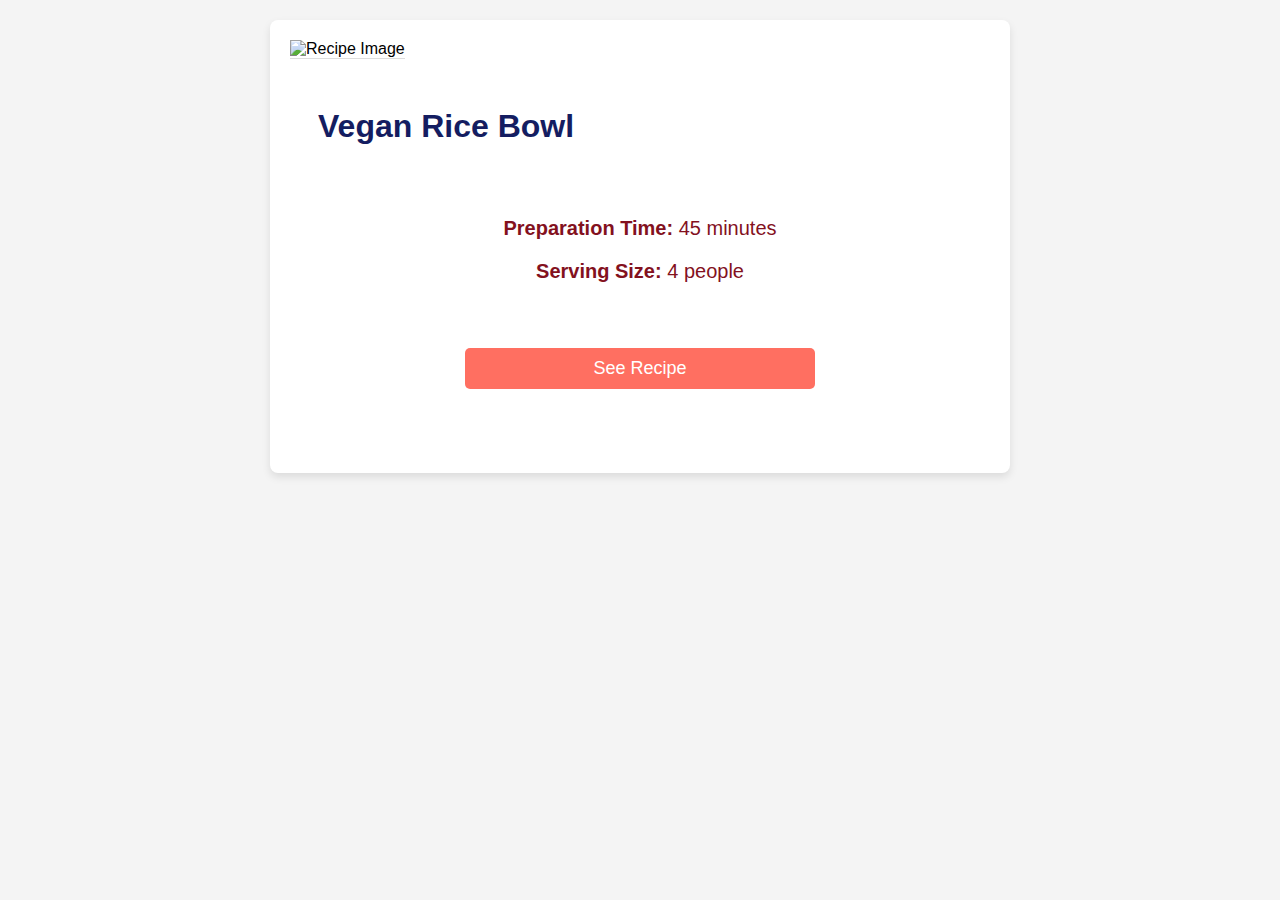
==== index.html @ e60c988e "Update and rename Recipecard.html to index.html" ====
<!DOCTYPE html>
<html lang="en">
<head>
    <meta charset="UTF-8">
    <meta name="viewport" content="width=device-width, initial-scale=1.0">
    <link rel="stylesheet" type="text/css" href="Recipecard.css">
    <title>Interactive Recipe Card</title>
</head>
<body>
    <div class="recipe-card">
        <img src="C:/Users/PCSS/Documents/bowl.jpg" alt="Recipe Image">
        <div class="hover-underline-animation">
            <h1>Vegan Rice Bowl</h1>
        </div>

        <div class="details">
            <p><strong>Preparation Time:</strong> 45 minutes</p>
            <p><strong>Serving Size:</strong> 4 people</p>
        </div>

        <!-- Button to see full recipe -->
        <button id="see-recipe-btn">See Recipe</button>

        <!-- Ingredients and full recipe -->
        <div id="recipe-details" class="hidden">
            <h2>Ingredients</h2>
            <ul id="ingredients-list">
                <li>2 cups rice</li>
                <li>1/2 cup tofu</li>
                <li>1 avocado</li>
                <li>2 tbsp soy sauce</li>
                <li>1 tbsp sesame oil</li>
                <li>1 cup vegetables (carrots, cucumbers)</li>
            </ul>

            <h2>Full Recipe</h2>
            <ul id="full-recipe">
                <li>Prepare the rice: Cook 2 cups of rice according to the package instructions. Once done, set it aside.</li>
                <li>Cook the tofu: Heat a non-stick pan over medium heat, add sesame oil, and fry tofu until golden brown. Drizzle soy sauce and cook for another minute.</li>
                <li>Prepare vegetables: Julienne the carrots and cucumbers, sauté lightly, or leave raw for a crunchy texture.</li>
                <li>Assemble the bowl: Start with a serving of rice, topped with tofu, avocado, and vegetables.</li>
                <li>Add flavor: Drizzle remaining soy sauce and add optional sesame seeds or more sesame oil.</li>
                <li>Serve: Enjoy your vegan rice bowl warm or at room temperature!</li>
            </ul>
        </div>

        <!-- Button to start cooking -->
        <button id="start-cooking-btn" class="hidden">Start Cooking</button>

        <!-- Timer -->
        <div id="timer" class="timer hidden">
            <p>Time Elapsed: <span id="minutes">00</span>:<span id="seconds">00</span></p>
        </div>

        <!-- Step-by-step guide -->
        <div id="recipe-steps" class="hidden">
            <div class="step" id="step-1">
                <h2>Step 1</h2>
                <p>Prepare the rice: Cook 2 cups of rice according to the package instructions. Once done, set it aside.</p>
                <div class="step-navigation">
                    <button onclick="nextStep(2)">Next</button>
                </div>
            </div>

            <div class="step" id="step-2" style="display: none;">
                <h2>Step 2</h2>
                <p>Cook the tofu: Heat a non-stick pan over medium heat, add sesame oil, and fry tofu until golden brown. Drizzle soy sauce and cook for another minute.</p>
                <div class="step-navigation">
                    <button onclick="nextStep(3)">Next</button>
                    <button onclick="prevStep(1)">Previous</button>
                </div>
            </div>

            <div class="step" id="step-3" style="display: none;">
                <h2>Step 3</h2>
                <p>Prepare vegetables: Julienne the carrots and cucumbers. Sauté lightly or leave raw for a crunchy texture.</p>
                <div class="step-navigation">
                    <button onclick="nextStep(4)">Next</button>
                    <button onclick="prevStep(2)">Previous</button>
                </div>
            </div>

            <div class="step" id="step-4" style="display: none;">
                <h2>Step 4</h2>
                <p>Assemble the bowl: Start with a serving of rice, topped with tofu, avocado, and vegetables.</p>
                <div class="step-navigation">
                    <button onclick="nextStep(5)">Next</button>
                    <button onclick="prevStep(3)">Previous</button>
                </div>
            </div>

            <div class="step" id="step-5" style="display: none;">
                <h2>Step 5</h2>
                <p>Add flavor: Drizzle remaining soy sauce and add optional sesame seeds or more sesame oil.</p>
                <div class="step-navigation">
                    <button onclick="nextStep(6)">Next</button>
                    <button onclick="prevStep(4)">Previous</button>
                </div>
            </div>

            <div class="step" id="step-6" style="display: none;">
                <h2>Step 6</h2>
                <p>Serve: Enjoy your vegan rice bowl warm or at room temperature!</p>
                <div class="step-navigation">
                    <button onclick="finishCooking()">Finish</button>
                    <button onclick="prevStep(5)">Previous</button>
                </div>
            </div>
        </div>
    </div>

    <!-- Congratulations message -->
    <div class="congratulations" id="congratulations-message" style="display: none;">
        🎉 Congratulations! You have finished cooking! 🎉
    </div>

    <script src="Recipecard.js"></script>
</body>
</html>
---- Recipecard.css ----
body {
          
            background-color: #f4f4f4;
            margin: 0;
            padding: 0;
            font-family: 'Ubuntu', sans-serif;
        }

        .recipe-card {
            max-width: 700px;
            margin: 20px auto;
            background-color: white;
            box-shadow: 0 4px 8px rgba(0, 0, 0, 0.1);
            border-radius: 8px;
            padding: 20px;
            position: relative;
            overflow: hidden;
            padding-bottom: 5%;
        }

        .details {
          
            justify-content: space-around;
            margin-top: 5%;
            color: #83111e;
            padding: 10px;
            font-size: 20px;
        }


        h1 {
            color: #141d61;
            margin-left: 4%;
        }


.hover-underline-animation {
    text-align: left;
    margin-top: 4%;
    width: 100%;
}

.hover-underline-animation  {
    display: inline-block;
    position: relative;
    color: #bc8cff;
}

.hover-underline-animation:after  {
    content: '';
    position: absolute;
    width: 100%;
    transform: scaleX(0);
    height: 3px;
    bottom: 0;
    left: 0;
    background-color: #bc8cff;
    transform-origin: bottom right;
    transition: transform 0.75s ease-out;
}

.hover-underline-animation:hover:after {
    transform: scaleX(1);
    transform-origin: bottom left;
}

        img {
            width: 100%;
            border-bottom: 1px solid #ddd;
        }

        .details {
            text-align: center;
            margin: 20px 0;
        }

        button {
            display: block;
            width: 50%;
            margin: 20px auto;
            padding: 10px;
            margin-top: 5%;
            background-color: #ff6f61;
            color: white;
            border: none;
            border-radius: 5px;
            font-size: 18px;
            cursor: pointer;
            transition: background-color 0.3s ease;
        }
        #recipe-steps button{
            padding-top: 10px;
            display: block;
            width: 20%;
            margin: 10px auto;
            padding: 10px;
            background-color: #ff6f61;
            color: white;
            border: none;
            border-radius: 5px;
            font-size: 15px;
            cursor: pointer;
            transition: background-color 0.3s ease;
        }
         

        button:hover {
            background-color: #ff4f41;
        }

        .hidden {
            display: none;
        }

        ul {
            padding-left: 20px;
            list-style-type: none;
        }

        ul li {
            background-color: #f9f9f9;
            margin: 10px 0;
            padding: 10px;
            border-radius: 5px;
            box-shadow: 0 2px 4px rgba(0, 0, 0, 0.1);
        }

        .timer {
            text-align: center;
            font-size: 24px;
            color: #ff6f61;
            margin: 20px 0;
        }

        .step {
            margin: 20px 0;
            padding: 29px;
            border: 1px solid #ccc;
            background-color: #f9f9f9;
            border-radius: 8px;
            display: none;
        }

        .step.active {
            display: block;
        }

        #ingredients-list li,
        #full-recipe li {
            width: 80%;
            margin: 10px auto;
            padding: 15px;
            font-size: 1.2em;
            background: linear-gradient(135deg, #f9f9f9, #ececec);
            border-radius: 10px;
            list-style-type: none;
            transition: all 0.3s ease;
            box-shadow: 0 4px 6px rgba(0, 0, 0, 0.1);
            text-align: center;
        }

        #ingredients-list li:hover,
        #full-recipe li:hover {
            background: linear-gradient(135deg, #ff7e5f, #feb47b);
            color: white;
            transform: scale(1.08);
            box-shadow: 0 8px 15px rgba(0, 0, 0, 0.2);
            cursor: pointer;
        }

        .step-navigation {
            text-align: center;
            margin-top: 20px;
        }

        .step-navigation button {
            margin: 0 10px;
        }

        /* Congratulations message */
        .congratulations {
            position: fixed;
            top: 50%;
            left: 50%;
            transform: translate(-50%, -50%);
            background: rgba(0, 128, 0, 0.9);
            color: white;
            padding: 20px;
            border-radius: 10px;
            font-size: 24px;
            display: none;
            z-index: 10;
            animation: pop 0.5s ease-out forwards;
        }

        @keyframes pop {
            0% {
                transform: translate(-50%, -50%) scale(0);
            }
            100% {
                transform: translate(-50%, -50%) scale(1);
            }
        }
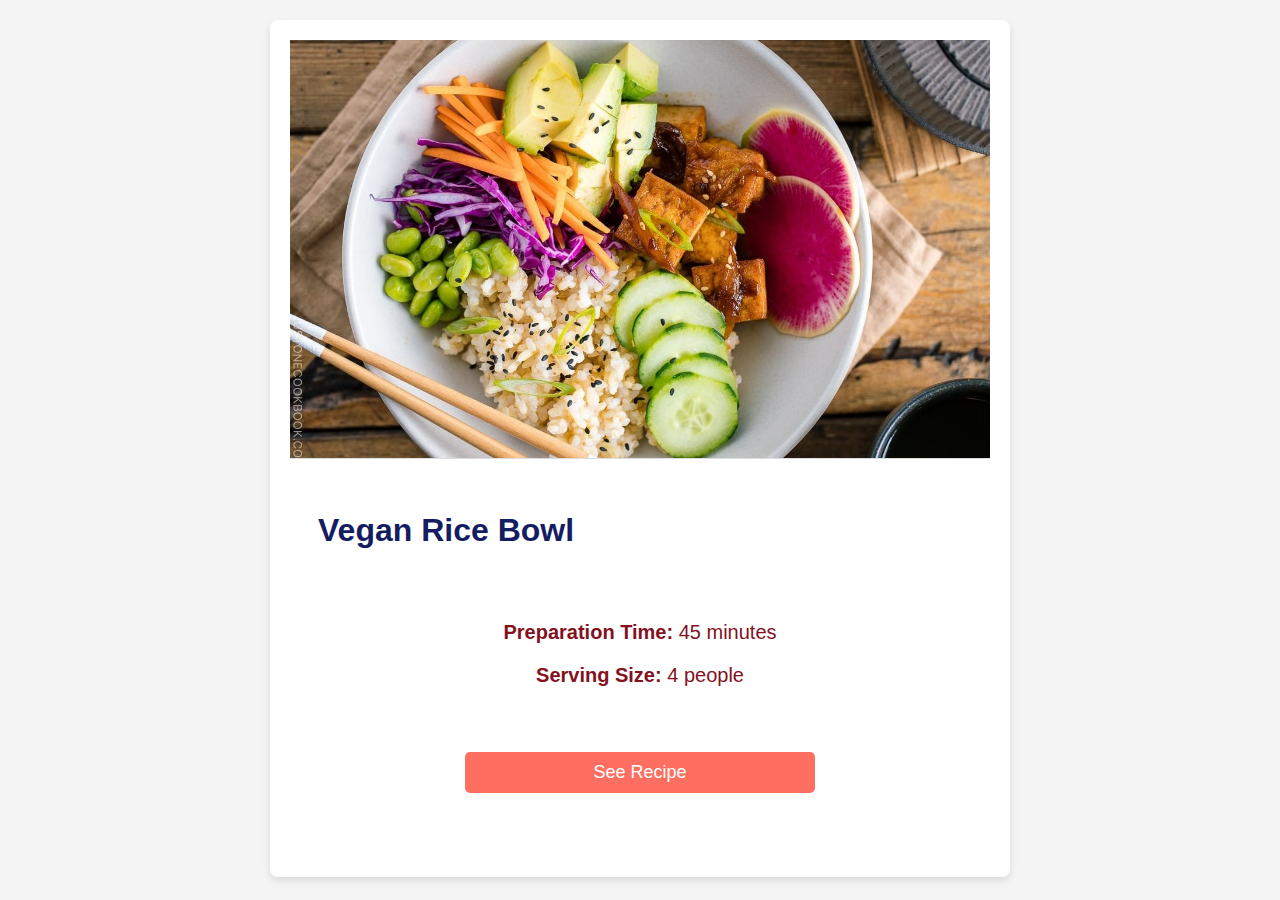
==== commit 9c0abb43: "Update index.html" ====
--- a/index.html
+++ b/index.html
@@ -3,12 +3,12 @@
 <head>
     <meta charset="UTF-8">
     <meta name="viewport" content="width=device-width, initial-scale=1.0">
-    <link rel="stylesheet" type="text/css" href="Recipecard.css">
+    <link rel="stylesheet" type="text/css" href="styles.css">
     <title>Interactive Recipe Card</title>
 </head>
 <body>
     <div class="recipe-card">
-        <img src="C:/Users/PCSS/Documents/bowl.jpg" alt="Recipe Image">
+        <img src="bowl.jpg" alt="Recipe Image">
         <div class="hover-underline-animation">
             <h1>Vegan Rice Bowl</h1>
         </div>
@@ -114,6 +114,6 @@
         🎉 Congratulations! You have finished cooking! 🎉
     </div>
 
-    <script src="Recipecard.js"></script>
+    <script src="scripts.js"></script>
 </body>
 </html>
--- a/styles.css
+++ b/styles.css
@@ -0,0 +1,203 @@
+body {
+          
+            background-color: #f4f4f4;
+            margin: 0;
+            padding: 0;
+            font-family: 'Ubuntu', sans-serif;
+        }
+
+        .recipe-card {
+            max-width: 700px;
+            margin: 20px auto;
+            background-color: white;
+            box-shadow: 0 4px 8px rgba(0, 0, 0, 0.1);
+            border-radius: 8px;
+            padding: 20px;
+            position: relative;
+            overflow: hidden;
+            padding-bottom: 5%;
+        }
+
+        .details {
+          
+            justify-content: space-around;
+            margin-top: 5%;
+            color: #83111e;
+            padding: 10px;
+            font-size: 20px;
+        }
+
+
+        h1 {
+            color: #141d61;
+            margin-left: 4%;
+        }
+
+
+.hover-underline-animation {
+    text-align: left;
+    margin-top: 4%;
+    width: 100%;
+}
+
+.hover-underline-animation  {
+    display: inline-block;
+    position: relative;
+    color: #bc8cff;
+}
+
+.hover-underline-animation:after  {
+    content: '';
+    position: absolute;
+    width: 100%;
+    transform: scaleX(0);
+    height: 3px;
+    bottom: 0;
+    left: 0;
+    background-color: #bc8cff;
+    transform-origin: bottom right;
+    transition: transform 0.75s ease-out;
+}
+
+.hover-underline-animation:hover:after {
+    transform: scaleX(1);
+    transform-origin: bottom left;
+}
+
+        img {
+            width: 100%;
+            border-bottom: 1px solid #ddd;
+        }
+
+        .details {
+            text-align: center;
+            margin: 20px 0;
+        }
+
+        button {
+            display: block;
+            width: 50%;
+            margin: 20px auto;
+            padding: 10px;
+            margin-top: 5%;
+            background-color: #ff6f61;
+            color: white;
+            border: none;
+            border-radius: 5px;
+            font-size: 18px;
+            cursor: pointer;
+            transition: background-color 0.3s ease;
+        }
+        #recipe-steps button{
+            padding-top: 10px;
+            display: block;
+            width: 20%;
+            margin: 10px auto;
+            padding: 10px;
+            background-color: #ff6f61;
+            color: white;
+            border: none;
+            border-radius: 5px;
+            font-size: 15px;
+            cursor: pointer;
+            transition: background-color 0.3s ease;
+        }
+         
+
+        button:hover {
+            background-color: #ff4f41;
+        }
+
+        .hidden {
+            display: none;
+        }
+
+        ul {
+            padding-left: 20px;
+            list-style-type: none;
+        }
+
+        ul li {
+            background-color: #f9f9f9;
+            margin: 10px 0;
+            padding: 10px;
+            border-radius: 5px;
+            box-shadow: 0 2px 4px rgba(0, 0, 0, 0.1);
+        }
+
+        .timer {
+            text-align: center;
+            font-size: 24px;
+            color: #ff6f61;
+            margin: 20px 0;
+        }
+
+        .step {
+            margin: 20px 0;
+            padding: 29px;
+            border: 1px solid #ccc;
+            background-color: #f9f9f9;
+            border-radius: 8px;
+            display: none;
+        }
+
+        .step.active {
+            display: block;
+        }
+
+        #ingredients-list li,
+        #full-recipe li {
+            width: 80%;
+            margin: 10px auto;
+            padding: 15px;
+            font-size: 1.2em;
+            background: linear-gradient(135deg, #f9f9f9, #ececec);
+            border-radius: 10px;
+            list-style-type: none;
+            transition: all 0.3s ease;
+            box-shadow: 0 4px 6px rgba(0, 0, 0, 0.1);
+            text-align: center;
+        }
+
+        #ingredients-list li:hover,
+        #full-recipe li:hover {
+            background: linear-gradient(135deg, #ff7e5f, #feb47b);
+            color: white;
+            transform: scale(1.08);
+            box-shadow: 0 8px 15px rgba(0, 0, 0, 0.2);
+            cursor: pointer;
+        }
+
+        .step-navigation {
+            text-align: center;
+            margin-top: 20px;
+        }
+
+        .step-navigation button {
+            margin: 0 10px;
+        }
+
+        /* Congratulations message */
+        .congratulations {
+            position: fixed;
+            top: 50%;
+            left: 50%;
+            transform: translate(-50%, -50%);
+            background: rgba(0, 128, 0, 0.9);
+            color: white;
+            padding: 20px;
+            border-radius: 10px;
+            font-size: 24px;
+            display: none;
+            z-index: 10;
+            animation: pop 0.5s ease-out forwards;
+        }
+
+        @keyframes pop {
+            0% {
+                transform: translate(-50%, -50%) scale(0);
+            }
+            100% {
+                transform: translate(-50%, -50%) scale(1);
+            }
+        }
